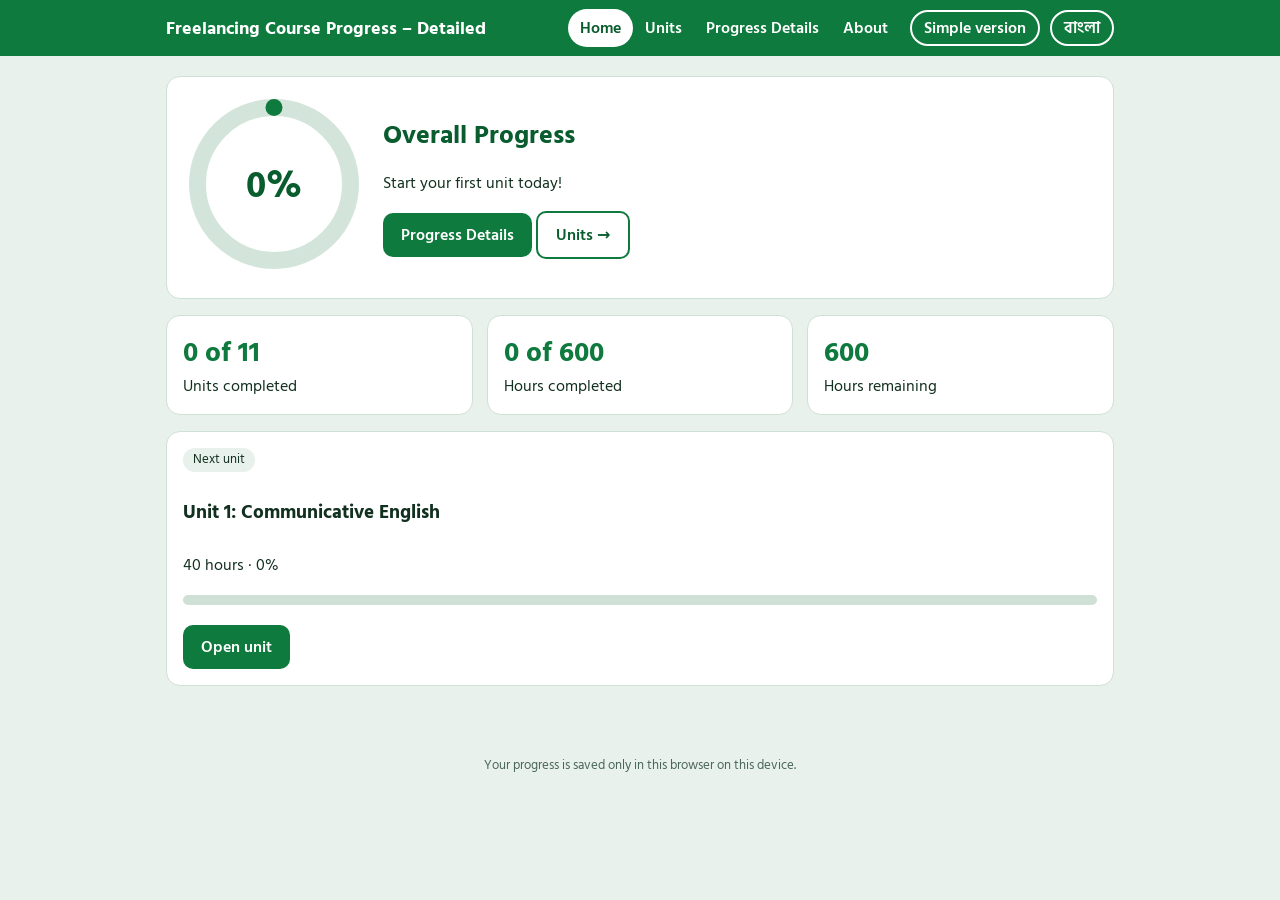
==== detailed.html @ 60c68990 "details v1" ====
<!DOCTYPE html>
<html lang="en">
<head>
<meta charset="utf-8">
<meta name="viewport" content="width=device-width,initial-scale=1">
<title>Freelancing Course Progress</title>
<link href="https://fonts.googleapis.com/css2?family=Hind+Siliguri:wght@400;600;700&display=swap" rel="stylesheet">
<style>
:root{--g:#0e7a3d;--gd:#095c2d;--bg:#e8f1ec;--card:#fff;--line:#cfe0d6;--tx:#12301f}
*{box-sizing:border-box}
body{margin:0;background:var(--bg);color:var(--tx);font-family:"Hind Siliguri",system-ui,Arial,sans-serif;line-height:1.5}
header{background:var(--g);color:#fff;position:sticky;top:0;z-index:5}
.bar{max-width:980px;margin:auto;padding:10px 16px;display:flex;flex-wrap:wrap;align-items:center;gap:10px}
.brand{font-weight:700;font-size:18px;margin-right:auto}
nav a{color:#fff;text-decoration:none;padding:6px 12px;border-radius:20px;font-weight:600}
nav a.on{background:#fff;color:var(--gd)}
.lang{border:2px solid #fff;background:none;color:#fff;border-radius:20px;padding:4px 12px;font:inherit;font-weight:600;cursor:pointer}
main{max-width:980px;margin:auto;padding:20px 16px 50px}
h1{margin:0 0 6px;font-size:26px;color:var(--gd)}
.hero,.card,.stat{background:var(--card);border:1px solid var(--line);border-radius:14px}
.hero{display:flex;align-items:center;gap:24px;padding:22px;flex-wrap:wrap}
.ring{width:170px;flex:none}
.stats{display:grid;grid-template-columns:repeat(auto-fit,minmax(200px,1fr));gap:14px;margin:16px 0}
.stat{padding:16px}.stat b{display:block;font-size:28px;color:var(--g)}
.grid{display:grid;grid-template-columns:repeat(auto-fill,minmax(290px,1fr));gap:14px;margin-top:16px}
.card{padding:16px;display:flex;flex-direction:column;gap:8px}
.card.ok{border-color:var(--g);background:#f1faf4}
.row{display:flex;align-items:center;gap:10px}
.row h3{margin:0;font-size:17px;flex:1}
.chk{width:24px;height:24px;accent-color:var(--g);cursor:pointer}
.tag{font-size:13px;background:var(--bg);padding:2px 10px;border-radius:12px;width:fit-content}
.ok .tag{background:var(--g);color:#fff}
.btn{display:inline-block;background:var(--g);color:#fff;border:0;border-radius:10px;padding:10px 18px;font:inherit;font-weight:600;text-decoration:none;cursor:pointer}
.btn.alt{background:#fff;color:var(--gd);border:2px solid var(--g)}
.btn.red{background:#b3261e}
a.more{color:var(--g);font-weight:600;text-decoration:none}
ul{padding-left:20px}.seg{display:flex;gap:8px;flex-wrap:wrap;align-items:center;margin:0 0 14px}.seg button{border:2px solid var(--g);background:#fff;color:var(--gd);border-radius:20px;padding:6px 14px;font:inherit;font-weight:600;cursor:pointer}.seg button.on{background:var(--g);color:#fff}.tw{overflow-x:auto}table{width:100%;border-collapse:collapse;background:#fff}th,td{border:1px solid var(--line);padding:8px;text-align:left;font-size:14px;vertical-align:top}th{background:var(--g);color:#fff}.num{width:90px;font:inherit;padding:8px;border:2px solid var(--line);border-radius:8px}details{background:#fff;border:1px solid var(--line);border-radius:10px;padding:8px 12px;margin-top:8px}summary{cursor:pointer;font-weight:600}@media print{header,.noprint,footer{display:none}}.tl{list-style:none;padding:0;margin:6px 0 12px}.tl li{padding:6px 0}.tl label{display:flex;gap:10px;align-items:center;cursor:pointer}
.pbar{height:10px;background:var(--line);border-radius:8px;overflow:hidden;margin-top:10px}
.pbar i{display:block;height:100%;background:var(--g)}
.nav2{display:flex;justify-content:space-between;margin-top:20px;gap:10px;flex-wrap:wrap}
footer{text-align:center;font-size:13px;color:#4a6656;padding:20px}
</style>
</head>
<body>
<header><div class="bar">
<div class="brand" id="brand"></div>
<nav id="nav"></nav>
<a class="lang" id="v1" href="index.html" style="text-decoration:none"></a>
<button class="lang" id="lang" type="button"></button>
</div></header>
<main id="app"></main>
<footer id="foot"></footer>

<script>
// ---- Course data (hours from the training schedule PDF) ----
const U=[
{h:40,en:"Communicative English",bn:"যোগাযোগ ইংরেজি",t:["Vocabulary & word meanings","Speaking on a specific situation","Public speaking","Introducing yourself","Describing & narrating events, places, objects","Client–freelancer communication basics","Initial client contact & setting expectations","Effective written communication with clients","Negotiating rates, deadlines & deliverables","Feedback, revisions & conflict resolution","Spoken English: hotel, directions, bus, weather & trips","Spoken English: office conversation & practical job","Spoken English: computers, software & email"]},
{h:16,en:"Microsoft Word 2016",bn:"মাইক্রোসফট ওয়ার্ড ২০১৬",t:["Interface; create, save, open & close documents","Editing text, undo/redo, cut/copy/paste, find & replace","Paragraph formatting","Tables: create, content & structure","Headers, footers & page setup","Graphics, clip art, spelling & AutoCorrect","Printing & exporting documents","Styles, outlines & table design","Shapes, diagrams, sections & columns","Customizing the ribbon & settings","Forms, objects & charts","Table of contents, captions, index & footnotes","Tracking changes & mail merge"]},
{h:16,en:"Microsoft Excel 2016",bn:"মাইক্রোসফট এক্সেল ২০১৬",t:["Spreadsheet terminology & Excel environment","Entering & editing data and formulas","Moving/copying data; absolute & relative references","Functions & AutoSum","Formatting & conditional formatting","Charts, pictures & SmartArt","Printing worksheets","Logical, conditional, financial, text & date functions","Lookup functions & data tables","Data validation & advanced filtering","PivotTables & pivot charts","Import/export data, Goal Seek & scenarios"]},
{h:8,en:"Microsoft PowerPoint 2016",bn:"মাইক্রোসফট পাওয়ারপয়েন্ট ২০১৬",t:["Interface, creating a presentation & working with slides","Formatting text & lists; editing efficiently","Creating & formatting shapes","WordArt, pictures, tables, charts & SmartArt","Slide masters, transitions & timings","Graphics, media clips & animations","Action buttons, equations & embedding content"]},
{h:24,en:"Computer Hardware & Network Troubleshooting",bn:"কম্পিউটার হার্ডওয়্যার ও নেটওয়ার্ক ট্রাবলশুটিং",t:["Operating system basics","OS administration: Control Panel, admin tools, disk management","Installing Windows 7 & Windows 10","Troubleshooting core hardware, laptops & networking","Data recovery & backup","Printers: install, maintain & troubleshoot","Networking: TCP/IP, internet connections, ports & tools","Safety & operational procedures (OSH)"]},
{h:64,en:"Professional Graphic Design",bn:"প্রফেশনাল গ্রাফিক ডিজাইন",t:["Illustrator CC: getting started & vector fundamentals","Creating artwork, color concept, selecting & aligning","Shapes, type & layers","Blending colors & shapes","Project 1: raster to vector, invoice, letterhead, brochure, logo","Project 2: calendar, packaging, certificate, T-shirt, resume","Photoshop CC: fundamentals & color concept","Special effects & typing English/Bangla","Working with images, tools & layers"]},
{h:64,en:"Web Design / WordPress Development",bn:"ওয়েব ডিজাইন / ওয়ার্ডপ্রেস ডেভেলপমেন্ট",t:["HTML: tags, elements, lists, tables & forms","CSS: selectors, styling, positioning & layouts","Installing XAMPP & WordPress","Installing & modifying themes; child theme","Building a theme: index.php & the WordPress Loop","Displaying posts, comments & templates","Sidebars, widgets, custom templates & contact form","Full website: portfolio, blog, e-commerce; domain, hosting & cPanel"]},
{h:40,en:"Online Earning / Freelancing Marketplaces",bn:"অনলাইন আর্নিং / ফ্রিল্যান্সিং মার্কেটপ্লেস",t:["Freelancing basics & Fiverr gigs","Upwork: account, proposals & jobs","Freelancer.com: projects & bidding","SEOClerk: service submission","Other platforms: Kwork, PeoplePerHour, LinkedIn, BdJobs, local marketing"]},
{h:256,en:"Digital Marketing for Freelancing",bn:"ফ্রিল্যান্সিংয়ের জন্য ডিজিটাল মার্কেটিং",t:["Digital marketing basics & niche selection","Social media marketing & Facebook page","Facebook: Meta Business Suite, Shop & Marketplace","Facebook Ads, pixel, audiences & strategy","Instagram marketing","X (Twitter) marketing","LinkedIn marketing & tools","Pinterest, Quora & Reddit marketing","Lead generation & data entry","Email marketing: tools, campaigns & tracking","SEO basics, keyword research & website audit","Content writing with AI","On-page SEO","Off-page SEO & backlinks","Technical SEO & Google tools","Local SEO","Search engine marketing (Google Ads)","YouTube SEO & video marketing","Blogging, AdSense & affiliate marketing","Freelancing with a smartphone"]},
{h:40,en:"Professional Video Editing",bn:"প্রফেশনাল ভিডিও এডিটিং",t:["Video editing basics & formats","Premiere Pro workspace & projects","Clips, keyframes, chroma key & trimming","Timeline, sequences & rendering","Audio mixing & effects","Creating titles","Animating clips, effects & exporting","Superimposing, masks & compositing"]},
{h:32,en:"Generic Competency (Soft Skills)",bn:"জেনেরিক কম্পিটেন্সি (সফট স্কিল)",t:["Working in a team","Work values, ethics & professionalism","Housekeeping, health & safety","Personal manner in the workplace"]}
];
const T={
en:{brand:"Freelancing Course Progress – Detailed",home:"Home",units:"Units",about:"About",lang:"বাংলা",v1:"Simple version",overall:"Overall Progress",uDone:"Units completed",hDone:"Hours completed",hLeft:"Hours remaining",next:"Next unit",open:"Open unit",mark:"Mark all topics done",unmark:"Clear all topics",prog:"In progress",report:"Progress Details",hrLog:"Hours studied",modeT:"Topic checklist",modeLabel:"Tracking type",topicsDone:"Topics done",hrsLogged:"Hours logged",total:"Total",print:"Print / Save PDF",tp2:"topics",done:"Completed",todo:"Not completed",hrs:"hours",unit:"Unit",topics:"Key topics",all:"All units",prev:"Previous",nxt:"Next",reset:"Reset all progress",sure:"Click again to confirm: delete all progress",m0:"Start your first unit today!",m1:"Good start. Keep going, every unit counts.",m2:"More than halfway there!",m3:"Congratulations! You have completed the whole course.",allDone:"All units completed",aboutT:"About this course",aboutP:"Course: Freelancing. Duration: 3 months. Implemented by e-Learning & Earning Ltd. for the Department of Youth Development, Bangladesh. Progress % is weighted by unit hours.",save:"Your progress is saved only in this browser on this device.",of:"of"},
bn:{brand:"ফ্রিল্যান্সিং কোর্স প্রগ্রেস – বিস্তারিত",home:"হোম",units:"ইউনিট",about:"সম্পর্কে",lang:"English",v1:"সহজ সংস্করণ",overall:"সামগ্রিক অগ্রগতি",uDone:"সম্পন্ন ইউনিট",hDone:"সম্পন্ন ঘণ্টা",hLeft:"বাকি ঘণ্টা",next:"পরবর্তী ইউনিট",open:"ইউনিট খুলুন",mark:"সব টপিক সম্পন্ন",unmark:"সব টপিক মুছুন",prog:"চলমান",report:"অগ্রগতির বিবরণ",hrLog:"পড়ার ঘণ্টা",modeT:"টপিক চেকলিস্ট",modeLabel:"ট্র্যাকিংয়ের ধরন",topicsDone:"সম্পন্ন টপিক",hrsLogged:"লগ করা ঘণ্টা",total:"মোট",print:"প্রিন্ট / PDF",tp2:"টপিক",done:"সম্পন্ন",todo:"সম্পন্ন হয়নি",hrs:"ঘণ্টা",unit:"ইউনিট",topics:"মূল বিষয়",all:"সব ইউনিট",prev:"আগের",nxt:"পরের",reset:"সব অগ্রগতি মুছুন",sure:"নিশ্চিত করতে আবার ক্লিক করুন: সব অগ্রগতি মুছে যাবে",m0:"আজই প্রথম ইউনিট শুরু করুন!",m1:"ভালো শুরু! চালিয়ে যান, প্রতিটি ইউনিট গুরুত্বপূর্ণ।",m2:"অর্ধেকের বেশি শেষ!",m3:"অভিনন্দন! আপনি পুরো কোর্স সম্পন্ন করেছেন।",allDone:"সব ইউনিট সম্পন্ন",aboutT:"কোর্স সম্পর্কে",aboutP:"কোর্স: ফ্রিল্যান্সিং। মেয়াদ: ৩ মাস। বাস্তবায়নে: ই-লার্নিং অ্যান্ড আর্নিং লিমিটেড, যুব উন্নয়ন অধিদপ্তরের জন্য। শতকরা অগ্রগতি ইউনিটের ঘণ্টা অনুযায়ী হিসাব করা হয়।",save:"আপনার অগ্রগতি শুধু এই ডিভাইসের এই ব্রাউজারে সংরক্ষিত থাকে।",of:"/"}
};

// ---- State (browser only) ----
let S={lang:"en",tp:{}};
try{const o=JSON.parse(localStorage.getItem("fcp2")||localStorage.getItem("fcp")||"{}");if(o.lang)S.lang=o.lang;if(o.v===2&&o.tp)S.tp=o.tp}catch(e){}
function save(){try{S.v=2;localStorage.setItem("fcp2",JSON.stringify(S))}catch(e){}}
const L=()=>T[S.lang];
const n=x=>S.lang==="bn"?String(x).replace(/\d/g,d=>"০১২৩৪৫৬৭৮৯"[d]):String(x);
const nm=i=>U[i][S.lang];
const TOTAL=U.reduce((a,u)=>a+u.h,0);
const done=i=>U[i].t.filter((x,j)=>S.tp[i+"-"+j]).length;
const ft=i=>done(i)/U[i].t.length;
const fr=i=>ft(i);
const up=i=>Math.round(fr(i)*100);
function stats(){let c=0,h=0;U.forEach((u,i)=>{if(fr(i)===1)c++;h+=u.h*fr(i)});h=Math.round(h*10)/10;return{c,h,p:Math.round(h/TOTAL*100)}}
function setLang(){S.lang=S.lang==="en"?"bn":"en";save();render()}
function tog(k){S.tp[k]=!S.tp[k];save();render()}
function all(i,v){U[i].t.forEach((x,j)=>{S.tp[i+"-"+j]=v});save();render()}
let arm=false;
function resetAll(){if(!arm){arm=true;render();return}arm=false;S.tp={};save();render()}

// ---- Views ----
function ring(p){return `<svg viewBox="0 0 120 120"><circle cx="60" cy="60" r="54" fill="none" stroke="#d3e5da" stroke-width="12"/><circle cx="60" cy="60" r="54" fill="none" stroke="#0e7a3d" stroke-width="12" stroke-linecap="round" stroke-dasharray="${p*3.393} 339.3" transform="rotate(-90 60 60)"/><text x="60" y="69" text-anchor="middle" font-size="26" font-weight="700" fill="#095c2d">${n(p)}%</text></svg>`}
function home(){
  const s=stats(),l=L();
  const msg=s.p===100?l.m3:s.p>=50?l.m2:s.p>0?l.m1:l.m0;
  const ni=U.findIndex((u,i)=>up(i)<100);
  const next=ni<0?`<div class="card ok"><h3>🎉 ${l.allDone}</h3></div>`:`<div class="card"><span class="tag">${l.next}</span><h3>${l.unit} ${n(ni+1)}: ${nm(ni)}</h3><div>${n(U[ni].h)} ${l.hrs} · ${n(up(ni))}%</div><div class="pbar"><i style="width:${up(ni)}%"></i></div><div style="margin-top:12px"><a class="btn" href="#u${ni+1}">${l.open}</a></div></div>`;
  return `<section class="hero"><div class="ring">${ring(s.p)}</div><div><h1>${l.overall}</h1><p>${msg}</p><a class="btn" href="#report">${l.report}</a> <a class="btn alt" href="#units">${l.units} →</a></div></section>
  <div class="stats"><div class="stat"><b>${n(s.c)} ${l.of} ${n(U.length)}</b>${l.uDone}</div><div class="stat"><b>${n(s.h)} ${l.of} ${n(TOTAL)}</b>${l.hDone}</div><div class="stat"><b>${n(TOTAL-s.h)}</b>${l.hLeft}</div></div>${next}`;
}
function units(){
  const l=L();
  return `<h1>${l.units}</h1><div class="grid">`+U.map((u,i)=>{const p=up(i);const d=" · "+n(done(i))+" / "+n(u.t.length)+" "+l.tp2;return `<div class="card ${p===100?"ok":""}"><h3>${n(i+1)}. ${nm(i)}</h3><div>${n(u.h)} ${l.hrs}${d}</div><div class="pbar"><i style="width:${p}%"></i></div><span class="tag">${p===100?l.done:p>0?l.prog+" · "+n(p)+"%":l.todo}</span><a class="more" href="#u${i+1}">${l.open} →</a></div>`}).join("")+`</div>`;
}
function unit(i){
  const u=U[i],l=L(),p=up(i);
  const body=`<b style="margin-top:10px">${l.topics}</b><ul class="tl">${u.t.map((x,j)=>`<li><label><input class="chk" type="checkbox" data-tog="${i}-${j}" ${S.tp[i+"-"+j]?"checked":""}> ${x}</label></li>`).join("")}</ul><div class="row"><button type="button" class="btn" data-all="${i}" data-v="1">${l.mark}</button><button type="button" class="btn alt" data-all="${i}" data-v="0">${l.unmark}</button></div>`;
  return `<a class="more" href="#units">← ${l.all}</a><div style="height:12px"></div><div class="card ${p===100?"ok":""}"><span class="tag">${l.unit} ${n(i+1)} · ${n(u.h)} ${l.hrs}</span><h1>${nm(i)}</h1><b>${n(p)}% ${l.done}</b><div class="pbar"><i style="width:${p}%"></i></div>${body}</div>
  <div class="nav2">${i>0?`<a class="btn alt" href="#u${i}">← ${l.prev}</a>`:"<span></span>"}${i<U.length-1?`<a class="btn alt" href="#u${i+2}">${l.nxt} →</a>`:""}</div>`;
}
function report(){
  const l=L(),s=stats();
  let th=0,td=0,tn=0;
  const rows=U.map((u,i)=>{const c=done(i),k=u.t.length,pt=Math.round(ft(i)*100);th+=u.h*ft(i);td+=c;tn+=k;
    return `<tr><td>${n(i+1)}</td><td><a class="more" href="#u${i+1}">${nm(i)}</a></td><td>${n(u.h)}</td><td>${n(c)} / ${n(k)}<div class="pbar"><i style="width:${pt}%"></i></div>${n(pt)}%</td></tr>`}).join("");
  const det=U.map((u,i)=>`<details><summary>${n(i+1)}. ${nm(i)} · ${n(Math.round(ft(i)*100))}%</summary><ul class="tl">${u.t.map((x,j)=>`<li>${S.tp[i+"-"+j]?"✅":"⬜"} ${x}</li>`).join("")}</ul></details>`).join("");
  return `<h1>${l.report}</h1><div class="stats"><div class="stat"><b>${n(s.p)}%</b>${l.overall}</div><div class="stat"><b>${n(s.c)} ${l.of} ${n(U.length)}</b>${l.uDone}</div><div class="stat"><b>${n(s.h)} ${l.of} ${n(TOTAL)}</b>${l.hDone}</div></div>
  <div class="tw"><table><thead><tr><th>#</th><th>${l.unit}</th><th>${l.hrs}</th><th>${l.topicsDone}</th></tr></thead><tbody>${rows}</tbody><tfoot><tr><th></th><th>${l.total}</th><th>${n(TOTAL)}</th><th>${n(td)} / ${n(tn)}<br>${n(Math.round(th/TOTAL*100))}%</th></tr></tfoot></table></div>
  <p class="noprint"><button type="button" class="btn alt" data-print>${l.print}</button></p><h3>${l.topics}</h3>${det}`;
}
function about(){const l=L();return `<h1>${l.aboutT}</h1><div class="card"><p>${l.aboutP}</p><p>${l.save}</p><div><button type="button" class="btn red" data-reset>${arm?l.sure:l.reset}</button></div></div>`}

// ---- Router ----
let route=location.hash.slice(1)||"home";
function render(go){
  const h=route,l=L(),m=h.match(/^u(\d+)$/);
  let v;
  if(m&&U[m[1]-1])v=unit(m[1]-1);else if(h==="units")v=units();else if(h==="report")v=report();else if(h==="about")v=about();else v=home();
  const cur=m?"units":(h==="units"||h==="about"||h==="report")?h:"home";
  document.documentElement.lang=S.lang;
  document.title=l.brand;
  document.getElementById("brand").textContent=l.brand;
  document.getElementById("lang").textContent=l.lang;
  document.getElementById("v1").textContent=l.v1;
  document.getElementById("foot").textContent=l.save;
  document.getElementById("nav").innerHTML=["home","units","report","about"].map(k=>`<a href="#${k}" class="${cur===k?"on":""}">${l[k]}</a>`).join("");
  document.getElementById("app").innerHTML=v;
  if(go)window.scrollTo(0,0);
}
function sync(){route=location.hash.slice(1)||"home";arm=false;render(true)}
window.addEventListener("hashchange",sync);
window.addEventListener("popstate",sync);
document.addEventListener("click",e=>{
  const a=e.target.closest("a[href^='#']");
  if(a){e.preventDefault();route=a.getAttribute("href").slice(1)||"home";arm=false;try{history.pushState(null,"","#"+route)}catch(x){}render(true);return}
  if(e.target.closest("[data-print]")){window.print();return}
  const A=e.target.closest("[data-all]");
  if(A){all(+A.dataset.all,A.dataset.v==="1");return}
  const t=e.target.closest("[data-tog]");
  if(t&&t.tagName!=="INPUT"){tog(t.dataset.tog);return}
  if(e.target.closest("[data-reset]")){resetAll();return}
  if(e.target.closest("#lang")){setLang()}
});
document.addEventListener("change",e=>{const t=e.target.closest("input[data-tog]");if(t)tog(t.dataset.tog)});
render();
</script>
</body>
</html>
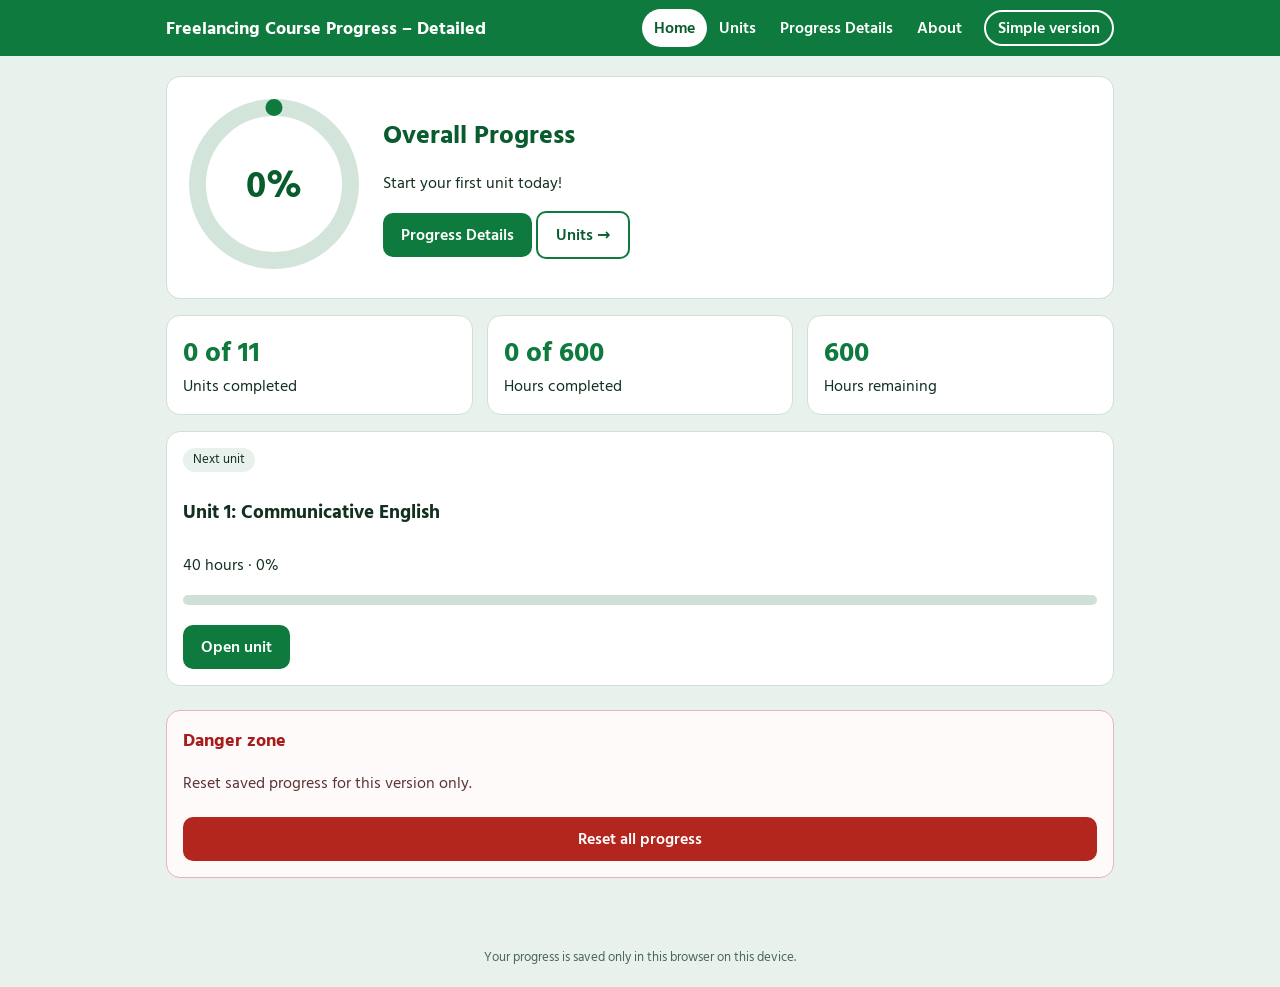
==== commit d94256bd: "bangal vertion gon , resute botton on home page" ====
--- a/detailed.html
+++ b/detailed.html
@@ -39,6 +39,10 @@
 .pbar i{display:block;height:100%;background:var(--g)}
 .nav2{display:flex;justify-content:space-between;margin-top:20px;gap:10px;flex-wrap:wrap}
 footer{text-align:center;font-size:13px;color:#4a6656;padding:20px}
+
+.danger-zone{margin-top:24px;border:1px solid #e8b4b4;background:#fffafa}
+.danger-zone h2{margin:0 0 8px;color:#a61b1b;font-size:1.15rem}
+.danger-zone p{margin:0 0 14px;color:#5b3434}
 </style>
 </head>
 <body>
@@ -46,7 +50,7 @@
 <div class="brand" id="brand"></div>
 <nav id="nav"></nav>
 <a class="lang" id="v1" href="index.html" style="text-decoration:none"></a>
-<button class="lang" id="lang" type="button"></button>
+
 </div></header>
 <main id="app"></main>
 <footer id="foot"></footer>
@@ -54,37 +58,35 @@
 <script>
 // ---- Course data (hours from the training schedule PDF) ----
 const U=[
-{h:40,en:"Communicative English",bn:"যোগাযোগ ইংরেজি",t:["Vocabulary & word meanings","Speaking on a specific situation","Public speaking","Introducing yourself","Describing & narrating events, places, objects","Client–freelancer communication basics","Initial client contact & setting expectations","Effective written communication with clients","Negotiating rates, deadlines & deliverables","Feedback, revisions & conflict resolution","Spoken English: hotel, directions, bus, weather & trips","Spoken English: office conversation & practical job","Spoken English: computers, software & email"]},
-{h:16,en:"Microsoft Word 2016",bn:"মাইক্রোসফট ওয়ার্ড ২০১৬",t:["Interface; create, save, open & close documents","Editing text, undo/redo, cut/copy/paste, find & replace","Paragraph formatting","Tables: create, content & structure","Headers, footers & page setup","Graphics, clip art, spelling & AutoCorrect","Printing & exporting documents","Styles, outlines & table design","Shapes, diagrams, sections & columns","Customizing the ribbon & settings","Forms, objects & charts","Table of contents, captions, index & footnotes","Tracking changes & mail merge"]},
-{h:16,en:"Microsoft Excel 2016",bn:"মাইক্রোসফট এক্সেল ২০১৬",t:["Spreadsheet terminology & Excel environment","Entering & editing data and formulas","Moving/copying data; absolute & relative references","Functions & AutoSum","Formatting & conditional formatting","Charts, pictures & SmartArt","Printing worksheets","Logical, conditional, financial, text & date functions","Lookup functions & data tables","Data validation & advanced filtering","PivotTables & pivot charts","Import/export data, Goal Seek & scenarios"]},
-{h:8,en:"Microsoft PowerPoint 2016",bn:"মাইক্রোসফট পাওয়ারপয়েন্ট ২০১৬",t:["Interface, creating a presentation & working with slides","Formatting text & lists; editing efficiently","Creating & formatting shapes","WordArt, pictures, tables, charts & SmartArt","Slide masters, transitions & timings","Graphics, media clips & animations","Action buttons, equations & embedding content"]},
-{h:24,en:"Computer Hardware & Network Troubleshooting",bn:"কম্পিউটার হার্ডওয়্যার ও নেটওয়ার্ক ট্রাবলশুটিং",t:["Operating system basics","OS administration: Control Panel, admin tools, disk management","Installing Windows 7 & Windows 10","Troubleshooting core hardware, laptops & networking","Data recovery & backup","Printers: install, maintain & troubleshoot","Networking: TCP/IP, internet connections, ports & tools","Safety & operational procedures (OSH)"]},
-{h:64,en:"Professional Graphic Design",bn:"প্রফেশনাল গ্রাফিক ডিজাইন",t:["Illustrator CC: getting started & vector fundamentals","Creating artwork, color concept, selecting & aligning","Shapes, type & layers","Blending colors & shapes","Project 1: raster to vector, invoice, letterhead, brochure, logo","Project 2: calendar, packaging, certificate, T-shirt, resume","Photoshop CC: fundamentals & color concept","Special effects & typing English/Bangla","Working with images, tools & layers"]},
-{h:64,en:"Web Design / WordPress Development",bn:"ওয়েব ডিজাইন / ওয়ার্ডপ্রেস ডেভেলপমেন্ট",t:["HTML: tags, elements, lists, tables & forms","CSS: selectors, styling, positioning & layouts","Installing XAMPP & WordPress","Installing & modifying themes; child theme","Building a theme: index.php & the WordPress Loop","Displaying posts, comments & templates","Sidebars, widgets, custom templates & contact form","Full website: portfolio, blog, e-commerce; domain, hosting & cPanel"]},
-{h:40,en:"Online Earning / Freelancing Marketplaces",bn:"অনলাইন আর্নিং / ফ্রিল্যান্সিং মার্কেটপ্লেস",t:["Freelancing basics & Fiverr gigs","Upwork: account, proposals & jobs","Freelancer.com: projects & bidding","SEOClerk: service submission","Other platforms: Kwork, PeoplePerHour, LinkedIn, BdJobs, local marketing"]},
-{h:256,en:"Digital Marketing for Freelancing",bn:"ফ্রিল্যান্সিংয়ের জন্য ডিজিটাল মার্কেটিং",t:["Digital marketing basics & niche selection","Social media marketing & Facebook page","Facebook: Meta Business Suite, Shop & Marketplace","Facebook Ads, pixel, audiences & strategy","Instagram marketing","X (Twitter) marketing","LinkedIn marketing & tools","Pinterest, Quora & Reddit marketing","Lead generation & data entry","Email marketing: tools, campaigns & tracking","SEO basics, keyword research & website audit","Content writing with AI","On-page SEO","Off-page SEO & backlinks","Technical SEO & Google tools","Local SEO","Search engine marketing (Google Ads)","YouTube SEO & video marketing","Blogging, AdSense & affiliate marketing","Freelancing with a smartphone"]},
-{h:40,en:"Professional Video Editing",bn:"প্রফেশনাল ভিডিও এডিটিং",t:["Video editing basics & formats","Premiere Pro workspace & projects","Clips, keyframes, chroma key & trimming","Timeline, sequences & rendering","Audio mixing & effects","Creating titles","Animating clips, effects & exporting","Superimposing, masks & compositing"]},
-{h:32,en:"Generic Competency (Soft Skills)",bn:"জেনেরিক কম্পিটেন্সি (সফট স্কিল)",t:["Working in a team","Work values, ethics & professionalism","Housekeeping, health & safety","Personal manner in the workplace"]}
+{h:40,en:"Communicative English",t:["Vocabulary & word meanings","Speaking on a specific situation","Public speaking","Introducing yourself","Describing & narrating events, places, objects","Client–freelancer communication basics","Initial client contact & setting expectations","Effective written communication with clients","Negotiating rates, deadlines & deliverables","Feedback, revisions & conflict resolution","Spoken English: hotel, directions, bus, weather & trips","Spoken English: office conversation & practical job","Spoken English: computers, software & email"]},
+{h:16,en:"Microsoft Word 2016",t:["Interface; create, save, open & close documents","Editing text, undo/redo, cut/copy/paste, find & replace","Paragraph formatting","Tables: create, content & structure","Headers, footers & page setup","Graphics, clip art, spelling & AutoCorrect","Printing & exporting documents","Styles, outlines & table design","Shapes, diagrams, sections & columns","Customizing the ribbon & settings","Forms, objects & charts","Table of contents, captions, index & footnotes","Tracking changes & mail merge"]},
+{h:16,en:"Microsoft Excel 2016",t:["Spreadsheet terminology & Excel environment","Entering & editing data and formulas","Moving/copying data; absolute & relative references","Functions & AutoSum","Formatting & conditional formatting","Charts, pictures & SmartArt","Printing worksheets","Logical, conditional, financial, text & date functions","Lookup functions & data tables","Data validation & advanced filtering","PivotTables & pivot charts","Import/export data, Goal Seek & scenarios"]},
+{h:8,en:"Microsoft PowerPoint 2016",t:["Interface, creating a presentation & working with slides","Formatting text & lists; editing efficiently","Creating & formatting shapes","WordArt, pictures, tables, charts & SmartArt","Slide masters, transitions & timings","Graphics, media clips & animations","Action buttons, equations & embedding content"]},
+{h:24,en:"Computer Hardware & Network Troubleshooting",t:["Operating system basics","OS administration: Control Panel, admin tools, disk management","Installing Windows 7 & Windows 10","Troubleshooting core hardware, laptops & networking","Data recovery & backup","Printers: install, maintain & troubleshoot","Networking: TCP/IP, internet connections, ports & tools","Safety & operational procedures (OSH)"]},
+{h:64,en:"Professional Graphic Design",t:["Illustrator CC: getting started & vector fundamentals","Creating artwork, color concept, selecting & aligning","Shapes, type & layers","Blending colors & shapes","Project 1: raster to vector, invoice, letterhead, brochure, logo","Project 2: calendar, packaging, certificate, T-shirt, resume","Photoshop CC: fundamentals & color concept","Special effects & typing English/Bangla","Working with images, tools & layers"]},
+{h:64,en:"Web Design / WordPress Development",t:["HTML: tags, elements, lists, tables & forms","CSS: selectors, styling, positioning & layouts","Installing XAMPP & WordPress","Installing & modifying themes; child theme","Building a theme: index.php & the WordPress Loop","Displaying posts, comments & templates","Sidebars, widgets, custom templates & contact form","Full website: portfolio, blog, e-commerce; domain, hosting & cPanel"]},
+{h:40,en:"Online Earning / Freelancing Marketplaces",t:["Freelancing basics & Fiverr gigs","Upwork: account, proposals & jobs","Freelancer.com: projects & bidding","SEOClerk: service submission","Other platforms: Kwork, PeoplePerHour, LinkedIn, BdJobs, local marketing"]},
+{h:256,en:"Digital Marketing for Freelancing",t:["Digital marketing basics & niche selection","Social media marketing & Facebook page","Facebook: Meta Business Suite, Shop & Marketplace","Facebook Ads, pixel, audiences & strategy","Instagram marketing","X (Twitter) marketing","LinkedIn marketing & tools","Pinterest, Quora & Reddit marketing","Lead generation & data entry","Email marketing: tools, campaigns & tracking","SEO basics, keyword research & website audit","Content writing with AI","On-page SEO","Off-page SEO & backlinks","Technical SEO & Google tools","Local SEO","Search engine marketing (Google Ads)","YouTube SEO & video marketing","Blogging, AdSense & affiliate marketing","Freelancing with a smartphone"]},
+{h:40,en:"Professional Video Editing",t:["Video editing basics & formats","Premiere Pro workspace & projects","Clips, keyframes, chroma key & trimming","Timeline, sequences & rendering","Audio mixing & effects","Creating titles","Animating clips, effects & exporting","Superimposing, masks & compositing"]},
+{h:32,en:"Generic Competency (Soft Skills)",t:["Working in a team","Work values, ethics & professionalism","Housekeeping, health & safety","Personal manner in the workplace"]}
 ];
 const T={
-en:{brand:"Freelancing Course Progress – Detailed",home:"Home",units:"Units",about:"About",lang:"বাংলা",v1:"Simple version",overall:"Overall Progress",uDone:"Units completed",hDone:"Hours completed",hLeft:"Hours remaining",next:"Next unit",open:"Open unit",mark:"Mark all topics done",unmark:"Clear all topics",prog:"In progress",report:"Progress Details",hrLog:"Hours studied",modeT:"Topic checklist",modeLabel:"Tracking type",topicsDone:"Topics done",hrsLogged:"Hours logged",total:"Total",print:"Print / Save PDF",tp2:"topics",done:"Completed",todo:"Not completed",hrs:"hours",unit:"Unit",topics:"Key topics",all:"All units",prev:"Previous",nxt:"Next",reset:"Reset all progress",sure:"Click again to confirm: delete all progress",m0:"Start your first unit today!",m1:"Good start. Keep going, every unit counts.",m2:"More than halfway there!",m3:"Congratulations! You have completed the whole course.",allDone:"All units completed",aboutT:"About this course",aboutP:"Course: Freelancing. Duration: 3 months. Implemented by e-Learning & Earning Ltd. for the Department of Youth Development, Bangladesh. Progress % is weighted by unit hours.",save:"Your progress is saved only in this browser on this device.",of:"of"},
-bn:{brand:"ফ্রিল্যান্সিং কোর্স প্রগ্রেস – বিস্তারিত",home:"হোম",units:"ইউনিট",about:"সম্পর্কে",lang:"English",v1:"সহজ সংস্করণ",overall:"সামগ্রিক অগ্রগতি",uDone:"সম্পন্ন ইউনিট",hDone:"সম্পন্ন ঘণ্টা",hLeft:"বাকি ঘণ্টা",next:"পরবর্তী ইউনিট",open:"ইউনিট খুলুন",mark:"সব টপিক সম্পন্ন",unmark:"সব টপিক মুছুন",prog:"চলমান",report:"অগ্রগতির বিবরণ",hrLog:"পড়ার ঘণ্টা",modeT:"টপিক চেকলিস্ট",modeLabel:"ট্র্যাকিংয়ের ধরন",topicsDone:"সম্পন্ন টপিক",hrsLogged:"লগ করা ঘণ্টা",total:"মোট",print:"প্রিন্ট / PDF",tp2:"টপিক",done:"সম্পন্ন",todo:"সম্পন্ন হয়নি",hrs:"ঘণ্টা",unit:"ইউনিট",topics:"মূল বিষয়",all:"সব ইউনিট",prev:"আগের",nxt:"পরের",reset:"সব অগ্রগতি মুছুন",sure:"নিশ্চিত করতে আবার ক্লিক করুন: সব অগ্রগতি মুছে যাবে",m0:"আজই প্রথম ইউনিট শুরু করুন!",m1:"ভালো শুরু! চালিয়ে যান, প্রতিটি ইউনিট গুরুত্বপূর্ণ।",m2:"অর্ধেকের বেশি শেষ!",m3:"অভিনন্দন! আপনি পুরো কোর্স সম্পন্ন করেছেন।",allDone:"সব ইউনিট সম্পন্ন",aboutT:"কোর্স সম্পর্কে",aboutP:"কোর্স: ফ্রিল্যান্সিং। মেয়াদ: ৩ মাস। বাস্তবায়নে: ই-লার্নিং অ্যান্ড আর্নিং লিমিটেড, যুব উন্নয়ন অধিদপ্তরের জন্য। শতকরা অগ্রগতি ইউনিটের ঘণ্টা অনুযায়ী হিসাব করা হয়।",save:"আপনার অগ্রগতি শুধু এই ডিভাইসের এই ব্রাউজারে সংরক্ষিত থাকে।",of:"/"}
+en:{brand:"Freelancing Course Progress – Detailed",home:"Home",units:"Units",about:"About",lang:"বাংলা",v1:"Simple version",overall:"Overall Progress",uDone:"Units completed",hDone:"Hours completed",hLeft:"Hours remaining",next:"Next unit",open:"Open unit",mark:"Mark all topics done",unmark:"Clear all topics",prog:"In progress",report:"Progress Details",hrLog:"Hours studied",modeT:"Topic checklist",modeLabel:"Tracking type",topicsDone:"Topics done",hrsLogged:"Hours logged",total:"Total",print:"Print / Save PDF",tp2:"topics",done:"Completed",todo:"Not completed",hrs:"hours",unit:"Unit",topics:"Key topics",all:"All units",prev:"Previous",nxt:"Next",reset:"Reset all progress",sure:"Click again to confirm: delete all progress",m0:"Start your first unit today!",m1:"Good start. Keep going, every unit counts.",m2:"More than halfway there!",m3:"Congratulations! You have completed the whole course.",allDone:"All units completed",aboutT:"About this course",aboutP:"Course: Freelancing. Duration: 3 months. Implemented by e-Learning & Earning Ltd. for the Department of Youth Development, Bangladesh. Progress % is weighted by unit hours.",save:"Your progress is saved only in this browser on this device.",of:"of"}
 };
 
 // ---- State (browser only) ----
 let S={lang:"en",tp:{}};
-try{const o=JSON.parse(localStorage.getItem("fcp2")||localStorage.getItem("fcp")||"{}");if(o.lang)S.lang=o.lang;if(o.v===2&&o.tp)S.tp=o.tp}catch(e){}
+try{const o=JSON.parse(localStorage.getItem("fcp2")||localStorage.getItem("fcp")||"{}");if(o.v===2&&o.tp)S.tp=o.tp}catch(e){}
 function save(){try{S.v=2;localStorage.setItem("fcp2",JSON.stringify(S))}catch(e){}}
 const L=()=>T[S.lang];
-const n=x=>S.lang==="bn"?String(x).replace(/\d/g,d=>"০১২৩৪৫৬৭৮৯"[d]):String(x);
-const nm=i=>U[i][S.lang];
+const n=x=>String(x);
+const nm=i=>U[i].en;
 const TOTAL=U.reduce((a,u)=>a+u.h,0);
 const done=i=>U[i].t.filter((x,j)=>S.tp[i+"-"+j]).length;
 const ft=i=>done(i)/U[i].t.length;
 const fr=i=>ft(i);
 const up=i=>Math.round(fr(i)*100);
 function stats(){let c=0,h=0;U.forEach((u,i)=>{if(fr(i)===1)c++;h+=u.h*fr(i)});h=Math.round(h*10)/10;return{c,h,p:Math.round(h/TOTAL*100)}}
-function setLang(){S.lang=S.lang==="en"?"bn":"en";save();render()}
 function tog(k){S.tp[k]=!S.tp[k];save();render()}
 function all(i,v){U[i].t.forEach((x,j)=>{S.tp[i+"-"+j]=v});save();render()}
 let arm=false;
@@ -98,7 +100,7 @@
   const ni=U.findIndex((u,i)=>up(i)<100);
   const next=ni<0?`<div class="card ok"><h3>🎉 ${l.allDone}</h3></div>`:`<div class="card"><span class="tag">${l.next}</span><h3>${l.unit} ${n(ni+1)}: ${nm(ni)}</h3><div>${n(U[ni].h)} ${l.hrs} · ${n(up(ni))}%</div><div class="pbar"><i style="width:${up(ni)}%"></i></div><div style="margin-top:12px"><a class="btn" href="#u${ni+1}">${l.open}</a></div></div>`;
   return `<section class="hero"><div class="ring">${ring(s.p)}</div><div><h1>${l.overall}</h1><p>${msg}</p><a class="btn" href="#report">${l.report}</a> <a class="btn alt" href="#units">${l.units} →</a></div></section>
-  <div class="stats"><div class="stat"><b>${n(s.c)} ${l.of} ${n(U.length)}</b>${l.uDone}</div><div class="stat"><b>${n(s.h)} ${l.of} ${n(TOTAL)}</b>${l.hDone}</div><div class="stat"><b>${n(TOTAL-s.h)}</b>${l.hLeft}</div></div>${next}`;
+  <div class="stats"><div class="stat"><b>${n(s.c)} ${l.of} ${n(U.length)}</b>${l.uDone}</div><div class="stat"><b>${n(s.h)} ${l.of} ${n(TOTAL)}</b>${l.hDone}</div><div class="stat"><b>${n(TOTAL-s.h)}</b>${l.hLeft}</div></div>${next}<section class="card danger-zone"><h2>Danger zone</h2><p>Reset saved progress for this version only.</p><button type="button" class="btn red" data-reset>${arm?l.sure:l.reset}</button></section>`;
 }
 function units(){
   const l=L();
@@ -108,7 +110,7 @@
   const u=U[i],l=L(),p=up(i);
   const body=`<b style="margin-top:10px">${l.topics}</b><ul class="tl">${u.t.map((x,j)=>`<li><label><input class="chk" type="checkbox" data-tog="${i}-${j}" ${S.tp[i+"-"+j]?"checked":""}> ${x}</label></li>`).join("")}</ul><div class="row"><button type="button" class="btn" data-all="${i}" data-v="1">${l.mark}</button><button type="button" class="btn alt" data-all="${i}" data-v="0">${l.unmark}</button></div>`;
   return `<a class="more" href="#units">← ${l.all}</a><div style="height:12px"></div><div class="card ${p===100?"ok":""}"><span class="tag">${l.unit} ${n(i+1)} · ${n(u.h)} ${l.hrs}</span><h1>${nm(i)}</h1><b>${n(p)}% ${l.done}</b><div class="pbar"><i style="width:${p}%"></i></div>${body}</div>
-  <div class="nav2">${i>0?`<a class="btn alt" href="#u${i}">← ${l.prev}</a>`:"<span></span>"}${i<U.length-1?`<a class="btn alt" href="#u${i+2}">${l.nxt} →</a>`:""}</div>`;
+  <div class="nav2">${i>0?`<a class="btn alt" href="#u${i}">← ${l.prev}</a>`:"<span></span>"}${i<U.length-1?`<a class="btn alt" href="#u${i+2}">${l.nxt} →</a>`:`<a class="btn" href="#home">Done</a>`}</div>`;
 }
 function report(){
   const l=L(),s=stats();
@@ -120,7 +122,7 @@
   <div class="tw"><table><thead><tr><th>#</th><th>${l.unit}</th><th>${l.hrs}</th><th>${l.topicsDone}</th></tr></thead><tbody>${rows}</tbody><tfoot><tr><th></th><th>${l.total}</th><th>${n(TOTAL)}</th><th>${n(td)} / ${n(tn)}<br>${n(Math.round(th/TOTAL*100))}%</th></tr></tfoot></table></div>
   <p class="noprint"><button type="button" class="btn alt" data-print>${l.print}</button></p><h3>${l.topics}</h3>${det}`;
 }
-function about(){const l=L();return `<h1>${l.aboutT}</h1><div class="card"><p>${l.aboutP}</p><p>${l.save}</p><div><button type="button" class="btn red" data-reset>${arm?l.sure:l.reset}</button></div></div>`}
+function about(){const l=L();return `<h1>${l.aboutT}</h1><div class="card"><p>${l.aboutP}</p><p>${l.save}</p></div>`}
 
 // ---- Router ----
 let route=location.hash.slice(1)||"home";
@@ -129,10 +131,9 @@
   let v;
   if(m&&U[m[1]-1])v=unit(m[1]-1);else if(h==="units")v=units();else if(h==="report")v=report();else if(h==="about")v=about();else v=home();
   const cur=m?"units":(h==="units"||h==="about"||h==="report")?h:"home";
-  document.documentElement.lang=S.lang;
+  document.documentElement.lang="en";
   document.title=l.brand;
   document.getElementById("brand").textContent=l.brand;
-  document.getElementById("lang").textContent=l.lang;
   document.getElementById("v1").textContent=l.v1;
   document.getElementById("foot").textContent=l.save;
   document.getElementById("nav").innerHTML=["home","units","report","about"].map(k=>`<a href="#${k}" class="${cur===k?"on":""}">${l[k]}</a>`).join("");
@@ -151,7 +152,6 @@
   const t=e.target.closest("[data-tog]");
   if(t&&t.tagName!=="INPUT"){tog(t.dataset.tog);return}
   if(e.target.closest("[data-reset]")){resetAll();return}
-  if(e.target.closest("#lang")){setLang()}
 });
 document.addEventListener("change",e=>{const t=e.target.closest("input[data-tog]");if(t)tog(t.dataset.tog)});
 render();
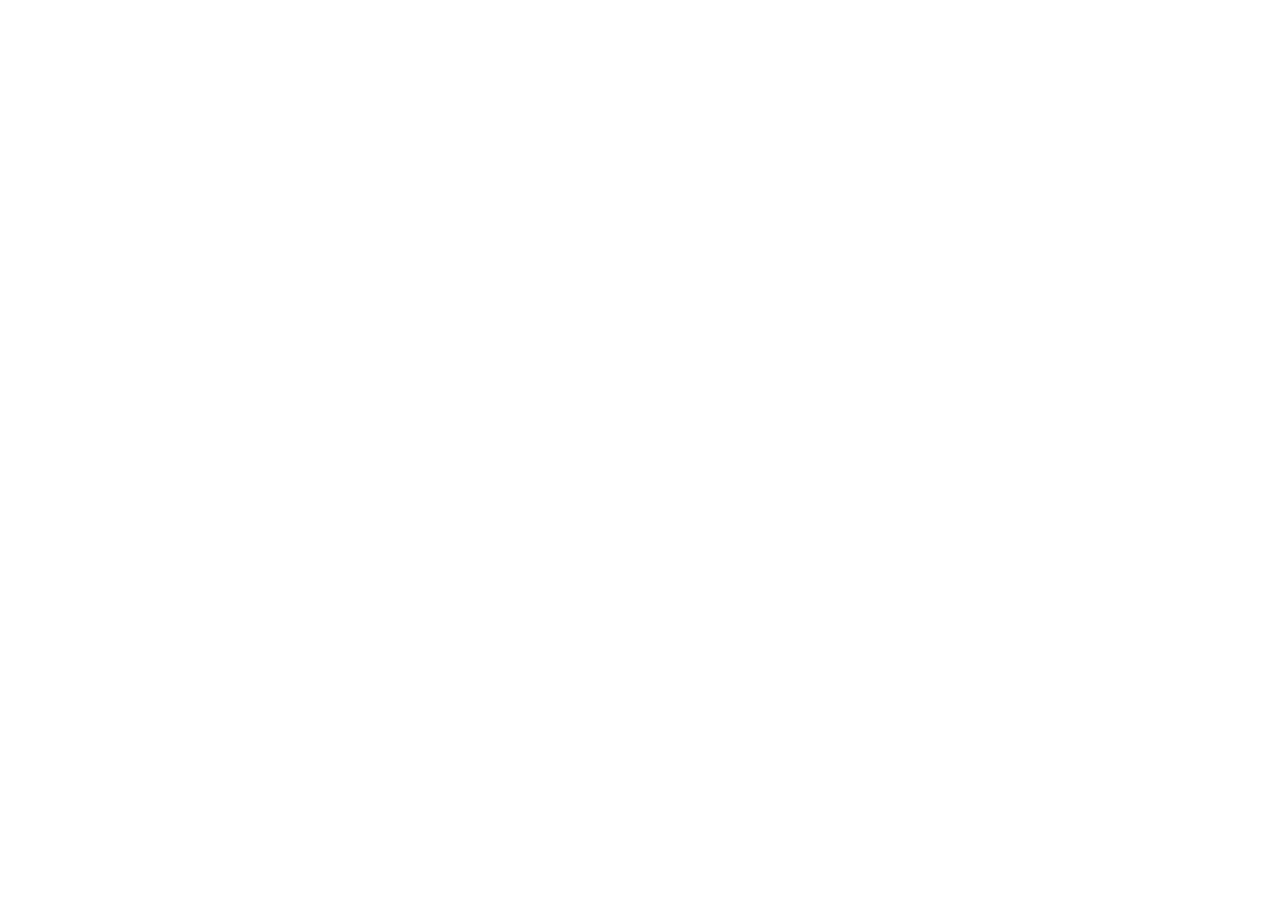
==== commit b179e9e4: "new code diffrent" ====
--- a/detailed.html
+++ b/detailed.html
@@ -5,45 +5,7 @@
 <meta name="viewport" content="width=device-width,initial-scale=1">
 <title>Freelancing Course Progress</title>
 <link href="https://fonts.googleapis.com/css2?family=Hind+Siliguri:wght@400;600;700&display=swap" rel="stylesheet">
-<style>
-:root{--g:#0e7a3d;--gd:#095c2d;--bg:#e8f1ec;--card:#fff;--line:#cfe0d6;--tx:#12301f}
-*{box-sizing:border-box}
-body{margin:0;background:var(--bg);color:var(--tx);font-family:"Hind Siliguri",system-ui,Arial,sans-serif;line-height:1.5}
-header{background:var(--g);color:#fff;position:sticky;top:0;z-index:5}
-.bar{max-width:980px;margin:auto;padding:10px 16px;display:flex;flex-wrap:wrap;align-items:center;gap:10px}
-.brand{font-weight:700;font-size:18px;margin-right:auto}
-nav a{color:#fff;text-decoration:none;padding:6px 12px;border-radius:20px;font-weight:600}
-nav a.on{background:#fff;color:var(--gd)}
-.lang{border:2px solid #fff;background:none;color:#fff;border-radius:20px;padding:4px 12px;font:inherit;font-weight:600;cursor:pointer}
-main{max-width:980px;margin:auto;padding:20px 16px 50px}
-h1{margin:0 0 6px;font-size:26px;color:var(--gd)}
-.hero,.card,.stat{background:var(--card);border:1px solid var(--line);border-radius:14px}
-.hero{display:flex;align-items:center;gap:24px;padding:22px;flex-wrap:wrap}
-.ring{width:170px;flex:none}
-.stats{display:grid;grid-template-columns:repeat(auto-fit,minmax(200px,1fr));gap:14px;margin:16px 0}
-.stat{padding:16px}.stat b{display:block;font-size:28px;color:var(--g)}
-.grid{display:grid;grid-template-columns:repeat(auto-fill,minmax(290px,1fr));gap:14px;margin-top:16px}
-.card{padding:16px;display:flex;flex-direction:column;gap:8px}
-.card.ok{border-color:var(--g);background:#f1faf4}
-.row{display:flex;align-items:center;gap:10px}
-.row h3{margin:0;font-size:17px;flex:1}
-.chk{width:24px;height:24px;accent-color:var(--g);cursor:pointer}
-.tag{font-size:13px;background:var(--bg);padding:2px 10px;border-radius:12px;width:fit-content}
-.ok .tag{background:var(--g);color:#fff}
-.btn{display:inline-block;background:var(--g);color:#fff;border:0;border-radius:10px;padding:10px 18px;font:inherit;font-weight:600;text-decoration:none;cursor:pointer}
-.btn.alt{background:#fff;color:var(--gd);border:2px solid var(--g)}
-.btn.red{background:#b3261e}
-a.more{color:var(--g);font-weight:600;text-decoration:none}
-ul{padding-left:20px}.seg{display:flex;gap:8px;flex-wrap:wrap;align-items:center;margin:0 0 14px}.seg button{border:2px solid var(--g);background:#fff;color:var(--gd);border-radius:20px;padding:6px 14px;font:inherit;font-weight:600;cursor:pointer}.seg button.on{background:var(--g);color:#fff}.tw{overflow-x:auto}table{width:100%;border-collapse:collapse;background:#fff}th,td{border:1px solid var(--line);padding:8px;text-align:left;font-size:14px;vertical-align:top}th{background:var(--g);color:#fff}.num{width:90px;font:inherit;padding:8px;border:2px solid var(--line);border-radius:8px}details{background:#fff;border:1px solid var(--line);border-radius:10px;padding:8px 12px;margin-top:8px}summary{cursor:pointer;font-weight:600}@media print{header,.noprint,footer{display:none}}.tl{list-style:none;padding:0;margin:6px 0 12px}.tl li{padding:6px 0}.tl label{display:flex;gap:10px;align-items:center;cursor:pointer}
-.pbar{height:10px;background:var(--line);border-radius:8px;overflow:hidden;margin-top:10px}
-.pbar i{display:block;height:100%;background:var(--g)}
-.nav2{display:flex;justify-content:space-between;margin-top:20px;gap:10px;flex-wrap:wrap}
-footer{text-align:center;font-size:13px;color:#4a6656;padding:20px}
-
-.danger-zone{margin-top:24px;border:1px solid #e8b4b4;background:#fffafa}
-.danger-zone h2{margin:0 0 8px;color:#a61b1b;font-size:1.15rem}
-.danger-zone p{margin:0 0 14px;color:#5b3434}
-</style>
+<link rel="stylesheet" href="css/detailed.css">
 </head>
 <body>
 <header><div class="bar">
@@ -55,106 +17,7 @@
 <main id="app"></main>
 <footer id="foot"></footer>
 
-<script>
-// ---- Course data (hours from the training schedule PDF) ----
-const U=[
-{h:40,en:"Communicative English",t:["Vocabulary & word meanings","Speaking on a specific situation","Public speaking","Introducing yourself","Describing & narrating events, places, objects","Client–freelancer communication basics","Initial client contact & setting expectations","Effective written communication with clients","Negotiating rates, deadlines & deliverables","Feedback, revisions & conflict resolution","Spoken English: hotel, directions, bus, weather & trips","Spoken English: office conversation & practical job","Spoken English: computers, software & email"]},
-{h:16,en:"Microsoft Word 2016",t:["Interface; create, save, open & close documents","Editing text, undo/redo, cut/copy/paste, find & replace","Paragraph formatting","Tables: create, content & structure","Headers, footers & page setup","Graphics, clip art, spelling & AutoCorrect","Printing & exporting documents","Styles, outlines & table design","Shapes, diagrams, sections & columns","Customizing the ribbon & settings","Forms, objects & charts","Table of contents, captions, index & footnotes","Tracking changes & mail merge"]},
-{h:16,en:"Microsoft Excel 2016",t:["Spreadsheet terminology & Excel environment","Entering & editing data and formulas","Moving/copying data; absolute & relative references","Functions & AutoSum","Formatting & conditional formatting","Charts, pictures & SmartArt","Printing worksheets","Logical, conditional, financial, text & date functions","Lookup functions & data tables","Data validation & advanced filtering","PivotTables & pivot charts","Import/export data, Goal Seek & scenarios"]},
-{h:8,en:"Microsoft PowerPoint 2016",t:["Interface, creating a presentation & working with slides","Formatting text & lists; editing efficiently","Creating & formatting shapes","WordArt, pictures, tables, charts & SmartArt","Slide masters, transitions & timings","Graphics, media clips & animations","Action buttons, equations & embedding content"]},
-{h:24,en:"Computer Hardware & Network Troubleshooting",t:["Operating system basics","OS administration: Control Panel, admin tools, disk management","Installing Windows 7 & Windows 10","Troubleshooting core hardware, laptops & networking","Data recovery & backup","Printers: install, maintain & troubleshoot","Networking: TCP/IP, internet connections, ports & tools","Safety & operational procedures (OSH)"]},
-{h:64,en:"Professional Graphic Design",t:["Illustrator CC: getting started & vector fundamentals","Creating artwork, color concept, selecting & aligning","Shapes, type & layers","Blending colors & shapes","Project 1: raster to vector, invoice, letterhead, brochure, logo","Project 2: calendar, packaging, certificate, T-shirt, resume","Photoshop CC: fundamentals & color concept","Special effects & typing English/Bangla","Working with images, tools & layers"]},
-{h:64,en:"Web Design / WordPress Development",t:["HTML: tags, elements, lists, tables & forms","CSS: selectors, styling, positioning & layouts","Installing XAMPP & WordPress","Installing & modifying themes; child theme","Building a theme: index.php & the WordPress Loop","Displaying posts, comments & templates","Sidebars, widgets, custom templates & contact form","Full website: portfolio, blog, e-commerce; domain, hosting & cPanel"]},
-{h:40,en:"Online Earning / Freelancing Marketplaces",t:["Freelancing basics & Fiverr gigs","Upwork: account, proposals & jobs","Freelancer.com: projects & bidding","SEOClerk: service submission","Other platforms: Kwork, PeoplePerHour, LinkedIn, BdJobs, local marketing"]},
-{h:256,en:"Digital Marketing for Freelancing",t:["Digital marketing basics & niche selection","Social media marketing & Facebook page","Facebook: Meta Business Suite, Shop & Marketplace","Facebook Ads, pixel, audiences & strategy","Instagram marketing","X (Twitter) marketing","LinkedIn marketing & tools","Pinterest, Quora & Reddit marketing","Lead generation & data entry","Email marketing: tools, campaigns & tracking","SEO basics, keyword research & website audit","Content writing with AI","On-page SEO","Off-page SEO & backlinks","Technical SEO & Google tools","Local SEO","Search engine marketing (Google Ads)","YouTube SEO & video marketing","Blogging, AdSense & affiliate marketing","Freelancing with a smartphone"]},
-{h:40,en:"Professional Video Editing",t:["Video editing basics & formats","Premiere Pro workspace & projects","Clips, keyframes, chroma key & trimming","Timeline, sequences & rendering","Audio mixing & effects","Creating titles","Animating clips, effects & exporting","Superimposing, masks & compositing"]},
-{h:32,en:"Generic Competency (Soft Skills)",t:["Working in a team","Work values, ethics & professionalism","Housekeeping, health & safety","Personal manner in the workplace"]}
-];
-const T={
-en:{brand:"Freelancing Course Progress – Detailed",home:"Home",units:"Units",about:"About",lang:"বাংলা",v1:"Simple version",overall:"Overall Progress",uDone:"Units completed",hDone:"Hours completed",hLeft:"Hours remaining",next:"Next unit",open:"Open unit",mark:"Mark all topics done",unmark:"Clear all topics",prog:"In progress",report:"Progress Details",hrLog:"Hours studied",modeT:"Topic checklist",modeLabel:"Tracking type",topicsDone:"Topics done",hrsLogged:"Hours logged",total:"Total",print:"Print / Save PDF",tp2:"topics",done:"Completed",todo:"Not completed",hrs:"hours",unit:"Unit",topics:"Key topics",all:"All units",prev:"Previous",nxt:"Next",reset:"Reset all progress",sure:"Click again to confirm: delete all progress",m0:"Start your first unit today!",m1:"Good start. Keep going, every unit counts.",m2:"More than halfway there!",m3:"Congratulations! You have completed the whole course.",allDone:"All units completed",aboutT:"About this course",aboutP:"Course: Freelancing. Duration: 3 months. Implemented by e-Learning & Earning Ltd. for the Department of Youth Development, Bangladesh. Progress % is weighted by unit hours.",save:"Your progress is saved only in this browser on this device.",of:"of"}
-};
-
-// ---- State (browser only) ----
-let S={lang:"en",tp:{}};
-try{const o=JSON.parse(localStorage.getItem("fcp2")||localStorage.getItem("fcp")||"{}");if(o.v===2&&o.tp)S.tp=o.tp}catch(e){}
-function save(){try{S.v=2;localStorage.setItem("fcp2",JSON.stringify(S))}catch(e){}}
-const L=()=>T[S.lang];
-const n=x=>String(x);
-const nm=i=>U[i].en;
-const TOTAL=U.reduce((a,u)=>a+u.h,0);
-const done=i=>U[i].t.filter((x,j)=>S.tp[i+"-"+j]).length;
-const ft=i=>done(i)/U[i].t.length;
-const fr=i=>ft(i);
-const up=i=>Math.round(fr(i)*100);
-function stats(){let c=0,h=0;U.forEach((u,i)=>{if(fr(i)===1)c++;h+=u.h*fr(i)});h=Math.round(h*10)/10;return{c,h,p:Math.round(h/TOTAL*100)}}
-function tog(k){S.tp[k]=!S.tp[k];save();render()}
-function all(i,v){U[i].t.forEach((x,j)=>{S.tp[i+"-"+j]=v});save();render()}
-let arm=false;
-function resetAll(){if(!arm){arm=true;render();return}arm=false;S.tp={};save();render()}
-
-// ---- Views ----
-function ring(p){return `<svg viewBox="0 0 120 120"><circle cx="60" cy="60" r="54" fill="none" stroke="#d3e5da" stroke-width="12"/><circle cx="60" cy="60" r="54" fill="none" stroke="#0e7a3d" stroke-width="12" stroke-linecap="round" stroke-dasharray="${p*3.393} 339.3" transform="rotate(-90 60 60)"/><text x="60" y="69" text-anchor="middle" font-size="26" font-weight="700" fill="#095c2d">${n(p)}%</text></svg>`}
-function home(){
-  const s=stats(),l=L();
-  const msg=s.p===100?l.m3:s.p>=50?l.m2:s.p>0?l.m1:l.m0;
-  const ni=U.findIndex((u,i)=>up(i)<100);
-  const next=ni<0?`<div class="card ok"><h3>🎉 ${l.allDone}</h3></div>`:`<div class="card"><span class="tag">${l.next}</span><h3>${l.unit} ${n(ni+1)}: ${nm(ni)}</h3><div>${n(U[ni].h)} ${l.hrs} · ${n(up(ni))}%</div><div class="pbar"><i style="width:${up(ni)}%"></i></div><div style="margin-top:12px"><a class="btn" href="#u${ni+1}">${l.open}</a></div></div>`;
-  return `<section class="hero"><div class="ring">${ring(s.p)}</div><div><h1>${l.overall}</h1><p>${msg}</p><a class="btn" href="#report">${l.report}</a> <a class="btn alt" href="#units">${l.units} →</a></div></section>
-  <div class="stats"><div class="stat"><b>${n(s.c)} ${l.of} ${n(U.length)}</b>${l.uDone}</div><div class="stat"><b>${n(s.h)} ${l.of} ${n(TOTAL)}</b>${l.hDone}</div><div class="stat"><b>${n(TOTAL-s.h)}</b>${l.hLeft}</div></div>${next}<section class="card danger-zone"><h2>Danger zone</h2><p>Reset saved progress for this version only.</p><button type="button" class="btn red" data-reset>${arm?l.sure:l.reset}</button></section>`;
-}
-function units(){
-  const l=L();
-  return `<h1>${l.units}</h1><div class="grid">`+U.map((u,i)=>{const p=up(i);const d=" · "+n(done(i))+" / "+n(u.t.length)+" "+l.tp2;return `<div class="card ${p===100?"ok":""}"><h3>${n(i+1)}. ${nm(i)}</h3><div>${n(u.h)} ${l.hrs}${d}</div><div class="pbar"><i style="width:${p}%"></i></div><span class="tag">${p===100?l.done:p>0?l.prog+" · "+n(p)+"%":l.todo}</span><a class="more" href="#u${i+1}">${l.open} →</a></div>`}).join("")+`</div>`;
-}
-function unit(i){
-  const u=U[i],l=L(),p=up(i);
-  const body=`<b style="margin-top:10px">${l.topics}</b><ul class="tl">${u.t.map((x,j)=>`<li><label><input class="chk" type="checkbox" data-tog="${i}-${j}" ${S.tp[i+"-"+j]?"checked":""}> ${x}</label></li>`).join("")}</ul><div class="row"><button type="button" class="btn" data-all="${i}" data-v="1">${l.mark}</button><button type="button" class="btn alt" data-all="${i}" data-v="0">${l.unmark}</button></div>`;
-  return `<a class="more" href="#units">← ${l.all}</a><div style="height:12px"></div><div class="card ${p===100?"ok":""}"><span class="tag">${l.unit} ${n(i+1)} · ${n(u.h)} ${l.hrs}</span><h1>${nm(i)}</h1><b>${n(p)}% ${l.done}</b><div class="pbar"><i style="width:${p}%"></i></div>${body}</div>
-  <div class="nav2">${i>0?`<a class="btn alt" href="#u${i}">← ${l.prev}</a>`:"<span></span>"}${i<U.length-1?`<a class="btn alt" href="#u${i+2}">${l.nxt} →</a>`:`<a class="btn" href="#home">Done</a>`}</div>`;
-}
-function report(){
-  const l=L(),s=stats();
-  let th=0,td=0,tn=0;
-  const rows=U.map((u,i)=>{const c=done(i),k=u.t.length,pt=Math.round(ft(i)*100);th+=u.h*ft(i);td+=c;tn+=k;
-    return `<tr><td>${n(i+1)}</td><td><a class="more" href="#u${i+1}">${nm(i)}</a></td><td>${n(u.h)}</td><td>${n(c)} / ${n(k)}<div class="pbar"><i style="width:${pt}%"></i></div>${n(pt)}%</td></tr>`}).join("");
-  const det=U.map((u,i)=>`<details><summary>${n(i+1)}. ${nm(i)} · ${n(Math.round(ft(i)*100))}%</summary><ul class="tl">${u.t.map((x,j)=>`<li>${S.tp[i+"-"+j]?"✅":"⬜"} ${x}</li>`).join("")}</ul></details>`).join("");
-  return `<h1>${l.report}</h1><div class="stats"><div class="stat"><b>${n(s.p)}%</b>${l.overall}</div><div class="stat"><b>${n(s.c)} ${l.of} ${n(U.length)}</b>${l.uDone}</div><div class="stat"><b>${n(s.h)} ${l.of} ${n(TOTAL)}</b>${l.hDone}</div></div>
-  <div class="tw"><table><thead><tr><th>#</th><th>${l.unit}</th><th>${l.hrs}</th><th>${l.topicsDone}</th></tr></thead><tbody>${rows}</tbody><tfoot><tr><th></th><th>${l.total}</th><th>${n(TOTAL)}</th><th>${n(td)} / ${n(tn)}<br>${n(Math.round(th/TOTAL*100))}%</th></tr></tfoot></table></div>
-  <p class="noprint"><button type="button" class="btn alt" data-print>${l.print}</button></p><h3>${l.topics}</h3>${det}`;
-}
-function about(){const l=L();return `<h1>${l.aboutT}</h1><div class="card"><p>${l.aboutP}</p><p>${l.save}</p></div>`}
-
-// ---- Router ----
-let route=location.hash.slice(1)||"home";
-function render(go){
-  const h=route,l=L(),m=h.match(/^u(\d+)$/);
-  let v;
-  if(m&&U[m[1]-1])v=unit(m[1]-1);else if(h==="units")v=units();else if(h==="report")v=report();else if(h==="about")v=about();else v=home();
-  const cur=m?"units":(h==="units"||h==="about"||h==="report")?h:"home";
-  document.documentElement.lang="en";
-  document.title=l.brand;
-  document.getElementById("brand").textContent=l.brand;
-  document.getElementById("v1").textContent=l.v1;
-  document.getElementById("foot").textContent=l.save;
-  document.getElementById("nav").innerHTML=["home","units","report","about"].map(k=>`<a href="#${k}" class="${cur===k?"on":""}">${l[k]}</a>`).join("");
-  document.getElementById("app").innerHTML=v;
-  if(go)window.scrollTo(0,0);
-}
-function sync(){route=location.hash.slice(1)||"home";arm=false;render(true)}
-window.addEventListener("hashchange",sync);
-window.addEventListener("popstate",sync);
-document.addEventListener("click",e=>{
-  const a=e.target.closest("a[href^='#']");
-  if(a){e.preventDefault();route=a.getAttribute("href").slice(1)||"home";arm=false;try{history.pushState(null,"","#"+route)}catch(x){}render(true);return}
-  if(e.target.closest("[data-print]")){window.print();return}
-  const A=e.target.closest("[data-all]");
-  if(A){all(+A.dataset.all,A.dataset.v==="1");return}
-  const t=e.target.closest("[data-tog]");
-  if(t&&t.tagName!=="INPUT"){tog(t.dataset.tog);return}
-  if(e.target.closest("[data-reset]")){resetAll();return}
-});
-document.addEventListener("change",e=>{const t=e.target.closest("input[data-tog]");if(t)tog(t.dataset.tog)});
-render();
-</script>
+<script src="js/progress-sync.js" defer></script>
+    <script src="js/detailed.js" defer></script>
 </body>
 </html>
